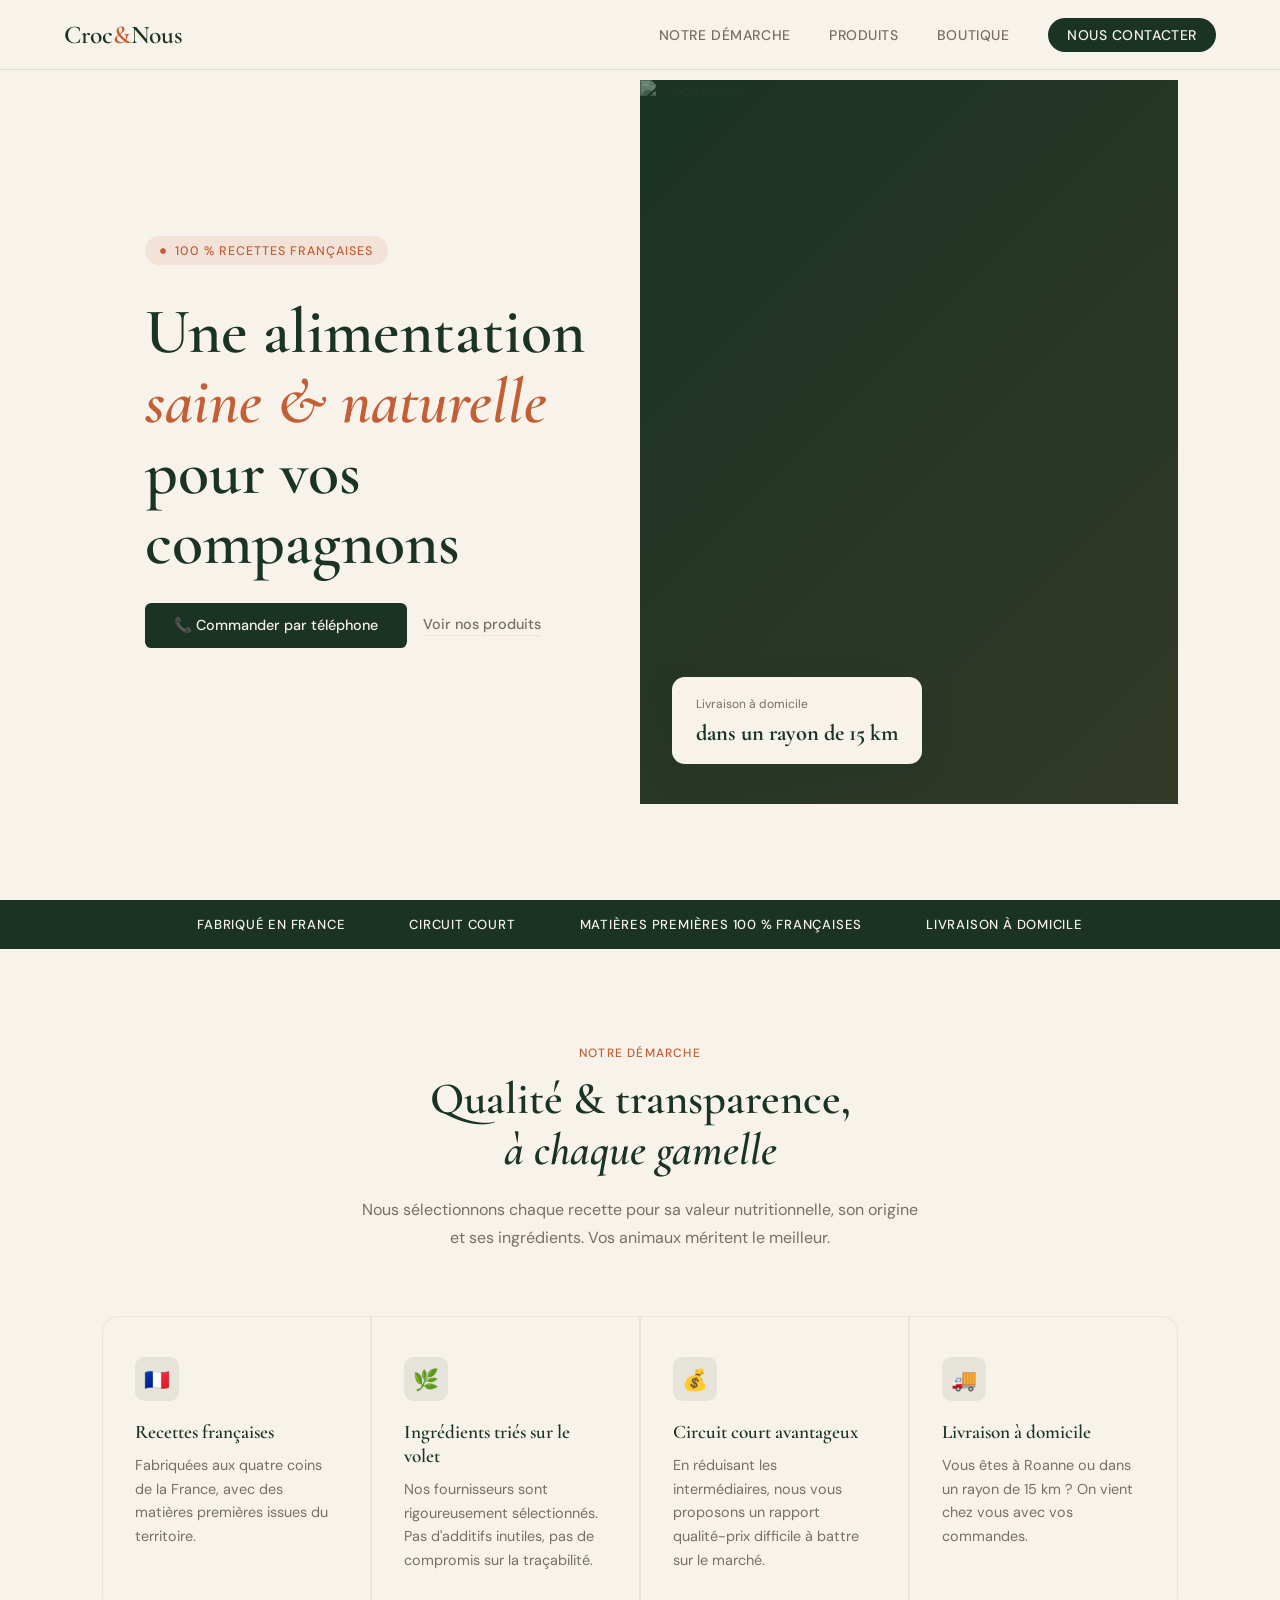
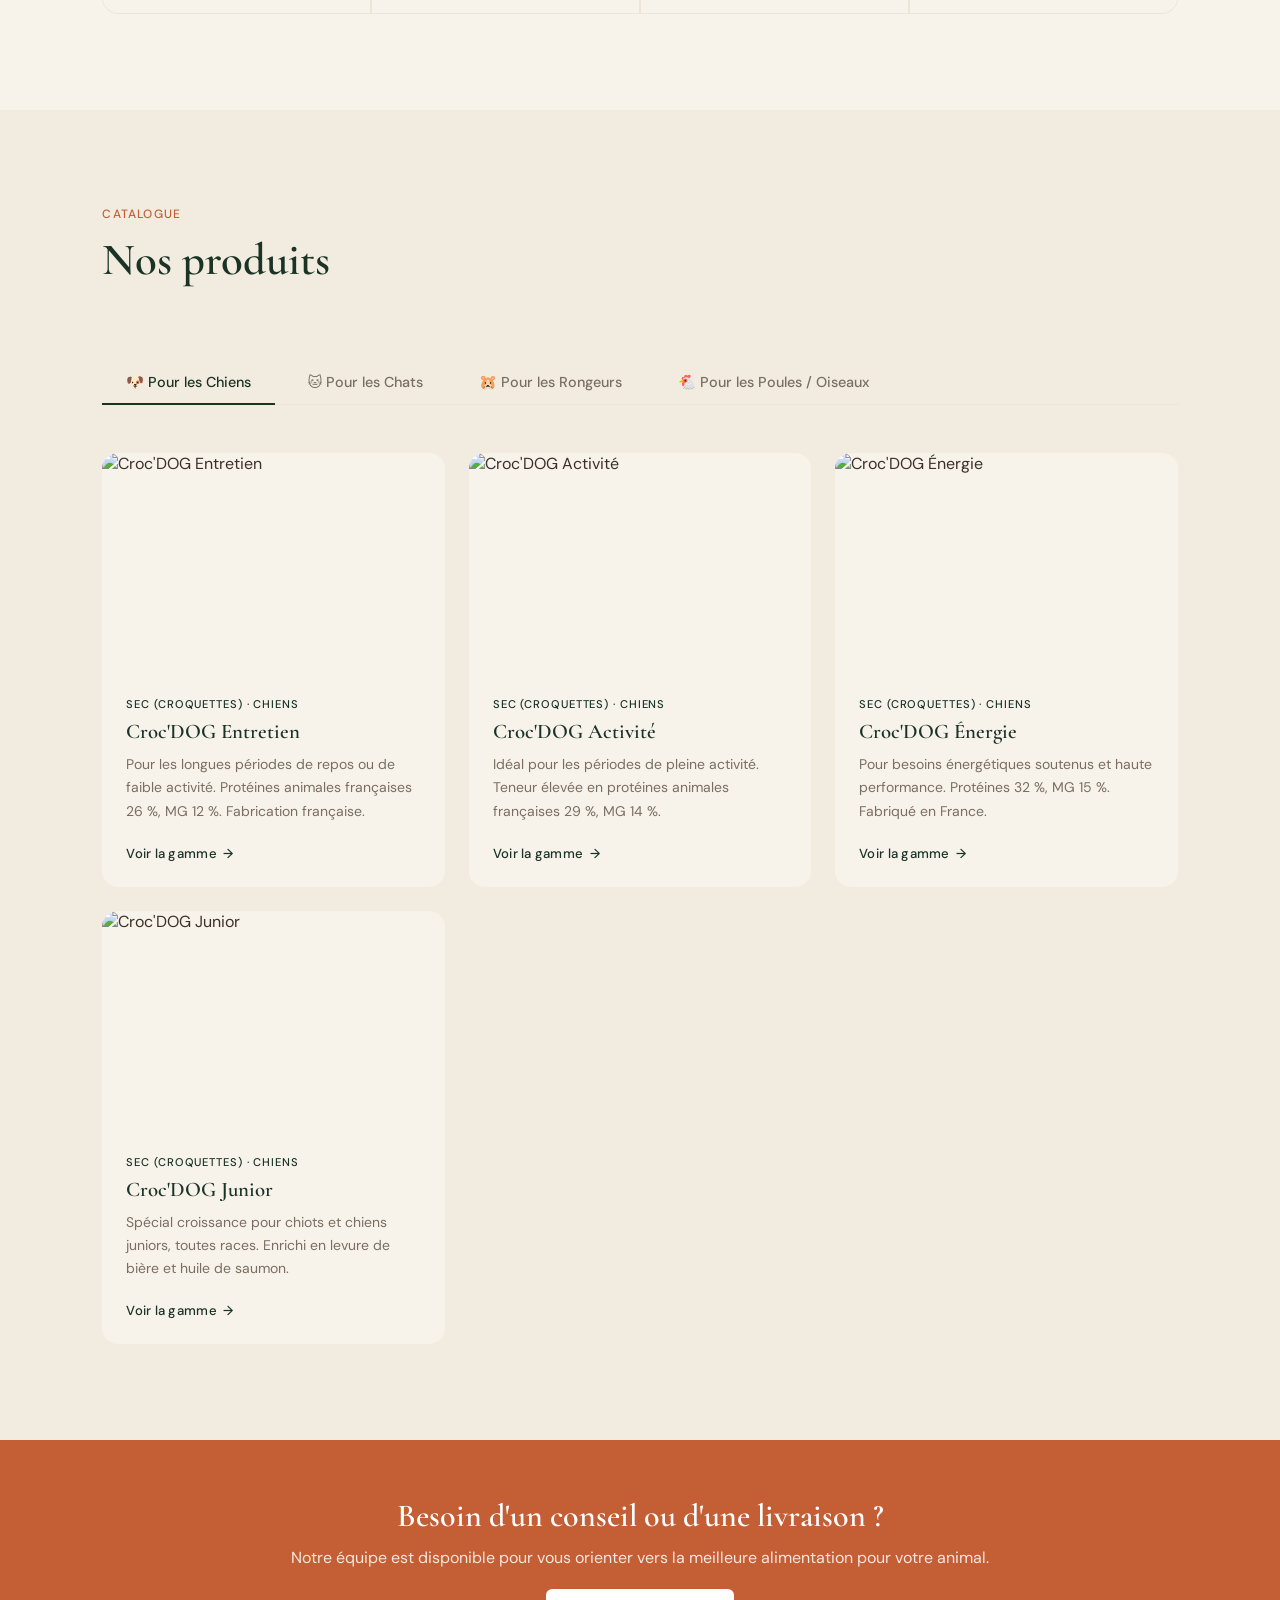
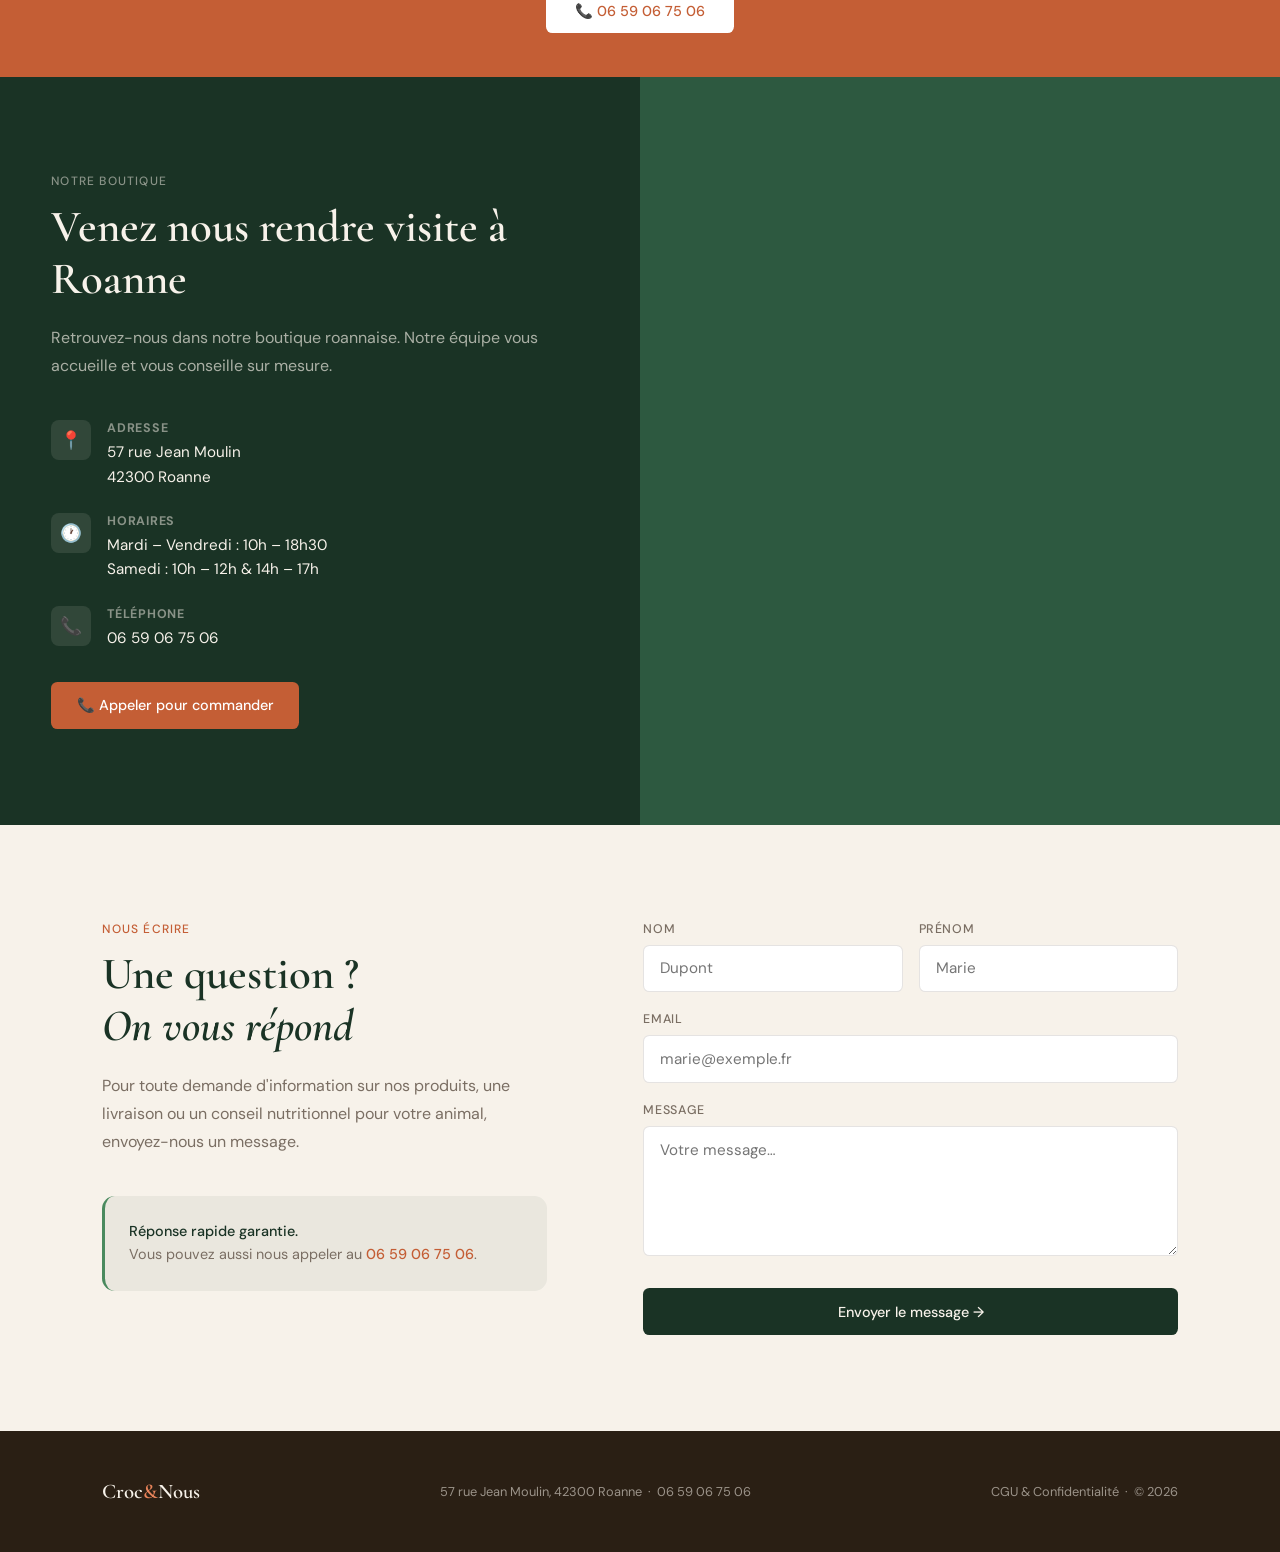
==== index.html @ a4bbf943 "Initial commit — site CrocEtNous" ====
<!doctype html>
<html lang="fr">
<head>
  <meta charset="UTF-8">
  <meta name="viewport" content="width=device-width, initial-scale=1.0">
  <title>CrocetNous — Alimentation Premium pour vos Animaux</title>
  <link rel="preconnect" href="https://fonts.googleapis.com">
  <link href="https://fonts.googleapis.com/css2?family=Cormorant+Garamond:ital,wght@0,400;0,600;1,400&family=DM+Sans:wght@300;400;500&display=swap" rel="stylesheet">
  <link rel="stylesheet" href="css/styles.css">
</head>
<body>

<!-- NAV -->
<nav id="navbar">
  <a href="#" class="nav-logo">Croc<span>&</span>Nous</a>
  <ul class="nav-links">
    <li><a href="#pourquoi">Notre démarche</a></li>
    <li><a href="#produits">Produits</a></li>
    <li><a href="#boutique">Boutique</a></li>
    <li><a href="#contact" class="nav-cta">Nous contacter</a></li>
  </ul>
</nav>

<!-- HERO -->
<section class="hero" id="home">
  <div class="hero-content">
    <div class="hero-badge">100 % Recettes Françaises</div>
    <h1>Une alimentation <em>saine &amp; naturelle</em> pour vos compagnons</h1>
    <div class="hero-actions">
      <a href="tel:+33659067506" class="btn-primary">📞 Commander par téléphone</a>
      <a href="#produits" class="btn-secondary">Voir nos produits</a>
    </div>
  </div>
  <div class="hero-visual">
    <img src="https://crocetnous.fr/wp-content/uploads/2024/12/crocetnous-coteau.png" alt="CrocetNous">
    <div class="hero-visual-overlay"></div>
    <div class="hero-stat-card">
      <p>Livraison à domicile</p>
      <strong>dans un rayon de 15 km</strong>
    </div>
  </div>
</section>

<!-- BANDE D'INFO -->
<div class="strip">
  <span><strong>Fabriqué en France</strong></span>
  <span><strong>Circuit court</strong></span>
  <span><strong>Matières premières 100 % françaises</strong></span>
  <span><strong>Livraison à domicile</strong></span>
</div>

<!-- NOTRE DÉMARCHE -->
<section class="why" id="pourquoi">
  <div class="why-header reveal">
    <div class="section-label">Notre démarche</div>
    <h2 class="section-title">Qualité &amp; transparence,<br><em>à chaque gamelle</em></h2>
    <p class="section-desc">Nous sélectionnons chaque recette pour sa valeur nutritionnelle, son origine et ses ingrédients. Vos animaux méritent le meilleur.</p>
  </div>
  <div class="why-grid">
    <div class="why-item reveal">
      <div class="why-icon">🇫🇷</div>
      <h3>Recettes françaises</h3>
      <p>Fabriquées aux quatre coins de la France, avec des matières premières issues du territoire.</p>
    </div>
    <div class="why-item reveal reveal-delay-1">
      <div class="why-icon">🌿</div>
      <h3>Ingrédients triés sur le volet</h3>
      <p>Nos fournisseurs sont rigoureusement sélectionnés. Pas d'additifs inutiles, pas de compromis sur la traçabilité.</p>
    </div>
    <div class="why-item reveal reveal-delay-2">
      <div class="why-icon">💰</div>
      <h3>Circuit court avantageux</h3>
      <p>En réduisant les intermédiaires, nous vous proposons un rapport qualité-prix difficile à battre sur le marché.</p>
    </div>
    <div class="why-item reveal reveal-delay-3">
      <div class="why-icon">🚚</div>
      <h3>Livraison à domicile</h3>
      <p>Vous êtes à Roanne ou dans un rayon de 15 km ? On vient chez vous avec vos commandes.</p>
    </div>
  </div>
</section>

<!-- CATALOGUE PRODUITS — généré dynamiquement depuis data/catalog.json -->
<section class="products" id="produits">
  <div class="products-header">
    <div class="reveal">
      <div class="section-label">Catalogue</div>
      <h2 class="section-title">Nos produits</h2>
    </div>
  </div>
  <!-- Onglets et panneaux injectés par js/app.js -->
  <div class="animal-tabs"></div>
</section>

<!-- BANNIÈRE LIVRAISON -->
<div class="delivery">
  <h2>Besoin d'un conseil ou d'une livraison ?</h2>
  <p>Notre équipe est disponible pour vous orienter vers la meilleure alimentation pour votre animal.</p>
  <a href="tel:+33659067506">📞 06 59 06 75 06</a>
</div>

<!-- BOUTIQUE & CARTE -->
<section class="store" id="boutique">
  <div class="store-content">
    <div class="section-label">Notre boutique</div>
    <h2 class="section-title">Venez nous rendre visite à Roanne</h2>
    <p class="section-desc">Retrouvez-nous dans notre boutique roannaise. Notre équipe vous accueille et vous conseille sur mesure.</p>
    <div class="store-info">
      <div class="store-info-item reveal">
        <div class="store-info-icon">📍</div>
        <div>
          <h4>Adresse</h4>
          <p>57 rue Jean Moulin<br>42300 Roanne</p>
        </div>
      </div>
      <div class="store-info-item reveal reveal-delay-1">
        <div class="store-info-icon">🕐</div>
        <div>
          <h4>Horaires</h4>
          <p>Mardi – Vendredi : 10h – 18h30<br>Samedi : 10h – 12h &amp; 14h – 17h</p>
        </div>
      </div>
      <div class="store-info-item reveal reveal-delay-2">
        <div class="store-info-icon">📞</div>
        <div>
          <h4>Téléphone</h4>
          <p>06 59 06 75 06</p>
        </div>
      </div>
    </div>
    <a href="tel:+33659067506" class="store-phone-cta">📞 Appeler pour commander</a>
  </div>
  <div class="store-map">
    <iframe
      src="https://www.openstreetmap.org/export/embed.html?bbox=4.055,46.034,4.075,46.044&layer=mapnik&marker=46.039,4.065"
      allowfullscreen
      loading="lazy"
      title="Localisation CrocetNous Roanne">
    </iframe>
  </div>
</section>

<!-- CONTACT -->
<section class="contact" id="contact">
  <div class="contact-grid">
    <div class="reveal">
      <div class="section-label">Nous écrire</div>
      <h2 class="section-title">Une question ?<br><em>On vous répond</em></h2>
      <p class="section-desc" style="margin-top:1rem">Pour toute demande d'information sur nos produits, une livraison ou un conseil nutritionnel pour votre animal, envoyez-nous un message.</p>
      <div class="contact-note">
        <p><strong>Réponse rapide garantie.</strong><br>
        Vous pouvez aussi nous appeler au <a href="tel:+33659067506">06 59 06 75 06</a>.</p>
      </div>
    </div>
    <form id="contact-form" class="reveal reveal-delay-1">
      <div class="form-row">
        <div class="form-group">
          <label for="nom">Nom</label>
          <input type="text" id="nom" name="nom" placeholder="Dupont" required>
        </div>
        <div class="form-group">
          <label for="prenom">Prénom</label>
          <input type="text" id="prenom" name="prenom" placeholder="Marie" required>
        </div>
      </div>
      <div class="form-group">
        <label for="email">Email</label>
        <input type="email" id="email" name="email" placeholder="marie@exemple.fr" required>
      </div>
      <div class="form-group">
        <label for="message">Message</label>
        <textarea id="message" name="message" placeholder="Votre message…" required></textarea>
      </div>
      <button type="submit" class="form-submit" id="submit-btn">Envoyer le message →</button>
      <p id="form-feedback" class="form-feedback hidden">✓ Message envoyé ! Nous vous répondrons très vite.</p>
    </form>
  </div>
</section>

<!-- FOOTER -->
<footer>
  <div class="footer-logo">Croc<span>&</span>Nous</div>
  <p>57 rue Jean Moulin, 42300 Roanne &nbsp;·&nbsp; <a href="tel:+33659067506">06 59 06 75 06</a></p>
  <p><a href="https://crocetnous.fr/?page_id=2069" target="_blank" rel="noopener">CGU &amp; Confidentialité</a> &nbsp;·&nbsp; © 2026</p>
</footer>

<script src="js/app.js"></script>
</body>
</html>
---- css/styles.css ----
/* ============================================================
   VARIABLES & RESET
   ============================================================ */
*, *::before, *::after { margin: 0; padding: 0; box-sizing: border-box; }

:root {
  --green-dark:  #1a3325;
  --green-mid:   #2d5940;
  --green-light: #4a8a5e;
  --cream:       #f7f2ea;
  --cream-dark:  #ede6d7;
  --terra:       #c45e35;
  --terra-light: #e8835a;
  --brown:       #2a1f14;
  --text:        #3a3028;
  --text-muted:  #7a6e63;
  --serif: 'Cormorant Garamond', Georgia, serif;
  --sans:  'DM Sans', system-ui, sans-serif;
}

html { scroll-behavior: smooth; }

body {
  font-family: var(--sans);
  background: var(--cream);
  color: var(--text);
  overflow-x: hidden;
}

/* ============================================================
   NAVIGATION
   ============================================================ */
nav {
  position: fixed; top: 0; left: 0; right: 0; z-index: 100;
  display: flex; align-items: center; justify-content: space-between;
  padding: 1.2rem 5%;
  background: rgba(247,242,234,0.92);
  backdrop-filter: blur(12px);
  border-bottom: 1px solid rgba(45,89,64,0.12);
  transition: box-shadow 0.3s;
}
nav.scrolled { box-shadow: 0 2px 20px rgba(26,51,37,0.1); }

.nav-logo {
  font-family: var(--serif);
  font-size: 1.6rem;
  font-weight: 600;
  color: var(--green-dark);
  text-decoration: none;
  letter-spacing: -0.01em;
}
.nav-logo span { color: var(--terra); }

.nav-links { display: flex; gap: 2.4rem; list-style: none; }
.nav-links a {
  text-decoration: none;
  font-size: 0.875rem;
  font-weight: 500;
  color: var(--text-muted);
  letter-spacing: 0.04em;
  text-transform: uppercase;
  transition: color 0.2s;
}
.nav-links a:hover { color: var(--green-dark); }

.nav-cta {
  background: var(--green-dark);
  color: var(--cream) !important;
  padding: 0.5rem 1.2rem;
  border-radius: 2rem;
  transition: background 0.2s !important;
}
.nav-cta:hover { background: var(--green-mid) !important; }

/* ============================================================
   HERO
   ============================================================ */
.hero {
  min-height: 100vh;
  display: grid;
  grid-template-columns: 1fr 1fr;
  padding-top: 80px;
  overflow: hidden;
}

.hero-content {
  display: flex;
  flex-direction: column;
  justify-content: center;
  padding: 6rem 5% 6rem 8%;
}

.hero-badge {
  display: inline-flex;
  align-items: center;
  gap: 0.5rem;
  background: rgba(196,94,53,0.1);
  color: var(--terra);
  font-size: 0.78rem;
  font-weight: 500;
  letter-spacing: 0.08em;
  text-transform: uppercase;
  padding: 0.4rem 0.9rem;
  border-radius: 2rem;
  margin-bottom: 2rem;
  width: fit-content;
}
.hero-badge::before { content: '●'; font-size: 0.6em; }

.hero h1 {
  font-family: var(--serif);
  font-size: clamp(2.8rem, 5vw, 4.2rem);
  font-weight: 600;
  line-height: 1.1;
  color: var(--green-dark);
  margin-bottom: 1.5rem;
}
.hero h1 em { font-style: italic; color: var(--terra); }

.hero p {
  font-size: 1.05rem;
  line-height: 1.75;
  color: var(--text-muted);
  max-width: 440px;
  margin-bottom: 2.5rem;
}

.hero-actions { display: flex; gap: 1rem; flex-wrap: wrap; align-items: center; }

.btn-primary {
  display: inline-flex;
  align-items: center;
  gap: 0.5rem;
  background: var(--green-dark);
  color: var(--cream);
  padding: 0.85rem 1.8rem;
  border-radius: 0.4rem;
  text-decoration: none;
  font-size: 0.9rem;
  font-weight: 500;
  transition: background 0.2s, transform 0.15s;
}
.btn-primary:hover { background: var(--green-mid); transform: translateY(-1px); }

.btn-secondary {
  display: inline-flex;
  align-items: center;
  gap: 0.5rem;
  color: var(--text-muted);
  font-size: 0.9rem;
  font-weight: 500;
  text-decoration: none;
  border-bottom: 1.5px solid var(--cream-dark);
  padding-bottom: 2px;
  transition: color 0.2s, border-color 0.2s;
}
.btn-secondary:hover { color: var(--green-dark); border-color: var(--green-mid); }

.hero-visual {
  position: relative;
  background: var(--green-dark);
  overflow: hidden;
}
.hero-visual img {
  width: 100%; height: 100%;
  object-fit: cover;
  opacity: 0.7;
  mix-blend-mode: luminosity;
}
.hero-visual-overlay {
  position: absolute; inset: 0;
  background: linear-gradient(135deg, rgba(26,51,37,0.4), rgba(196,94,53,0.15));
}

.hero-stat-card {
  position: absolute;
  bottom: 2.5rem; left: 2rem;
  background: var(--cream);
  border-radius: 0.8rem;
  padding: 1.1rem 1.5rem;
  box-shadow: 0 8px 30px rgba(26,51,37,0.2);
}
.hero-stat-card p    { font-size: 0.75rem; color: var(--text-muted); margin-bottom: 0.25rem; }
.hero-stat-card strong { font-family: var(--serif); font-size: 1.4rem; color: var(--green-dark); }

/* ============================================================
   STRIP
   ============================================================ */
.strip {
  background: var(--green-dark);
  color: rgba(247,242,234,0.7);
  padding: 1rem 5%;
  display: flex;
  justify-content: center;
  gap: 4rem;
  flex-wrap: wrap;
  font-size: 0.82rem;
  letter-spacing: 0.06em;
  text-transform: uppercase;
}
.strip span { display: flex; align-items: center; gap: 0.5rem; }
.strip strong { color: var(--cream); font-weight: 500; }

/* ============================================================
   SECTIONS — GÉNÉRIQUE
   ============================================================ */
section { padding: 6rem 8%; }

.section-label {
  font-size: 0.75rem;
  font-weight: 500;
  letter-spacing: 0.1em;
  text-transform: uppercase;
  color: var(--terra);
  margin-bottom: 0.8rem;
}

.section-title {
  font-family: var(--serif);
  font-size: clamp(2rem, 3.5vw, 2.8rem);
  font-weight: 600;
  line-height: 1.15;
  color: var(--green-dark);
  margin-bottom: 1.2rem;
}
.section-title em { font-style: italic; }

.section-desc {
  font-size: 1rem;
  line-height: 1.75;
  color: var(--text-muted);
  max-width: 560px;
}

/* ============================================================
   POURQUOI NOUS
   ============================================================ */
.why { background: var(--cream); }
.why-header { text-align: center; margin-bottom: 4rem; }
.why-header .section-desc { margin: 0 auto; }

.why-grid {
  display: grid;
  grid-template-columns: repeat(auto-fit, minmax(220px, 1fr));
  gap: 2px;
  background: var(--cream-dark);
  border: 1px solid var(--cream-dark);
  border-radius: 1rem;
  overflow: hidden;
}

.why-item {
  background: var(--cream);
  padding: 2.5rem 2rem;
  transition: background 0.2s;
}
.why-item:hover { background: #f0ebe0; }

.why-icon {
  width: 44px; height: 44px;
  background: rgba(26,51,37,0.08);
  border-radius: 0.6rem;
  display: flex; align-items: center; justify-content: center;
  font-size: 1.3rem;
  margin-bottom: 1.2rem;
}

.why-item h3 {
  font-family: var(--serif);
  font-size: 1.2rem;
  font-weight: 600;
  color: var(--green-dark);
  margin-bottom: 0.6rem;
}
.why-item p {
  font-size: 0.9rem;
  line-height: 1.65;
  color: var(--text-muted);
}

/* ============================================================
   PRODUITS
   ============================================================ */
.products { background: #f2ece0; }

.products-header {
  display: flex;
  align-items: flex-end;
  justify-content: space-between;
  margin-bottom: 3.5rem;
  gap: 2rem;
  flex-wrap: wrap;
}

.animal-tabs {
  display: flex;
  gap: 0.5rem;
  border-bottom: 1px solid var(--cream-dark);
  margin-bottom: 3rem;
}

.tab-btn {
  background: none; border: none; cursor: pointer;
  padding: 0.75rem 1.5rem;
  font-family: var(--sans);
  font-size: 0.9rem;
  font-weight: 500;
  color: var(--text-muted);
  border-bottom: 2px solid transparent;
  margin-bottom: -1px;
  transition: color 0.2s, border-color 0.2s;
}
.tab-btn.active { color: var(--green-dark); border-bottom-color: var(--green-dark); }
.tab-btn:hover  { color: var(--green-dark); }

.tab-panel { display: none; }
.tab-panel.active {
  display: grid;
  grid-template-columns: repeat(auto-fit, minmax(280px, 1fr));
  gap: 1.5rem;
}

.product-card {
  background: var(--cream);
  border-radius: 1rem;
  overflow: hidden;
  transition: transform 0.25s, box-shadow 0.25s;
  text-decoration: none;
  color: inherit;
  display: block;
}
.product-card:hover {
  transform: translateY(-4px);
  box-shadow: 0 16px 40px rgba(26,51,37,0.12);
}

.product-img {
  width: 100%; height: 220px;
  object-fit: cover;
  display: block;
}

.product-body { padding: 1.5rem; }

.product-tag {
  font-size: 0.7rem;
  letter-spacing: 0.08em;
  text-transform: uppercase;
  color: var(--terra);
  font-weight: 500;
  margin-bottom: 0.5rem;
}

.product-body h3 {
  font-family: var(--serif);
  font-size: 1.3rem;
  font-weight: 600;
  color: var(--green-dark);
  margin-bottom: 0.5rem;
  line-height: 1.25;
}

.product-body p {
  font-size: 0.875rem;
  line-height: 1.65;
  color: var(--text-muted);
  margin-bottom: 1.2rem;
}

.product-arrow {
  display: inline-flex;
  align-items: center;
  gap: 0.4rem;
  font-size: 0.82rem;
  font-weight: 500;
  color: var(--green-dark);
  letter-spacing: 0.02em;
}
.product-arrow::after { content: '→'; transition: transform 0.2s; }
.product-card:hover .product-arrow::after { transform: translateX(4px); }

/* ============================================================
   BANNIÈRE LIVRAISON
   ============================================================ */
.delivery {
  background: var(--terra);
  color: white;
  padding: 3.5rem 8%;
  text-align: center;
}
.delivery h2 {
  font-family: var(--serif);
  font-size: 2rem;
  font-weight: 600;
  margin-bottom: 0.75rem;
}
.delivery p   { font-size: 1rem; opacity: 0.85; margin-bottom: 2rem; }
.delivery a {
  background: white;
  color: var(--terra);
  padding: 0.8rem 1.8rem;
  border-radius: 0.4rem;
  text-decoration: none;
  font-weight: 500;
  font-size: 0.9rem;
  transition: opacity 0.2s;
}
.delivery a:hover { opacity: 0.9; }

/* ============================================================
   BOUTIQUE
   ============================================================ */
.store {
  background: var(--green-dark);
  color: var(--cream);
  display: grid;
  grid-template-columns: 1fr 1fr;
  padding: 0;
  align-items: stretch;
}

.store-content {
  padding: 6rem 8%;
  display: flex;
  flex-direction: column;
  justify-content: center;
}

.store .section-label { color: rgba(247,242,234,0.5); }
.store .section-title { color: var(--cream); }
.store .section-desc  { color: rgba(247,242,234,0.65); }

.store-info { margin-top: 2.5rem; display: grid; gap: 1.5rem; }
.store-info-item { display: flex; gap: 1rem; align-items: flex-start; }

.store-info-icon {
  width: 40px; height: 40px; flex-shrink: 0;
  background: rgba(247,242,234,0.1);
  border-radius: 0.5rem;
  display: flex; align-items: center; justify-content: center;
  font-size: 1.1rem;
}

.store-info-item h4 {
  font-size: 0.78rem;
  letter-spacing: 0.06em;
  text-transform: uppercase;
  color: rgba(247,242,234,0.5);
  margin-bottom: 0.25rem;
}
.store-info-item p { font-size: 0.95rem; color: var(--cream); line-height: 1.6; }

.store-map {
  background: var(--green-mid);
  position: relative;
  overflow: hidden;
  min-height: 400px;
}
.store-map iframe {
  width: 100%; height: 100%; border: 0;
  filter: saturate(0.4) brightness(0.9);
}

.store-phone-cta {
  margin-top: 2rem;
  display: inline-flex;
  align-items: center;
  gap: 0.7rem;
  background: var(--terra);
  color: white;
  padding: 0.9rem 1.6rem;
  border-radius: 0.4rem;
  text-decoration: none;
  font-weight: 500;
  font-size: 0.9rem;
  width: fit-content;
  transition: background 0.2s, transform 0.15s;
}
.store-phone-cta:hover { background: var(--terra-light); transform: translateY(-1px); }

/* ============================================================
   CONTACT
   ============================================================ */
.contact { background: var(--cream); }

.contact-grid {
  display: grid;
  grid-template-columns: 1fr 1.2fr;
  gap: 6rem;
  align-items: start;
}

.contact-note {
  margin-top: 2.5rem;
  padding: 1.5rem;
  background: rgba(26,51,37,0.06);
  border-radius: 0.8rem;
  border-left: 3px solid var(--green-light);
}
.contact-note p  { font-size: 0.9rem; color: var(--text-muted); line-height: 1.65; }
.contact-note strong { color: var(--green-dark); font-weight: 500; }
.contact-note a  { color: var(--terra); font-weight: 500; text-decoration: none; }

.form-group { margin-bottom: 1.2rem; }

.form-group label {
  display: block;
  font-size: 0.78rem;
  font-weight: 500;
  letter-spacing: 0.05em;
  text-transform: uppercase;
  color: var(--text-muted);
  margin-bottom: 0.5rem;
}

.form-group input,
.form-group textarea {
  width: 100%;
  background: white;
  border: 1px solid rgba(42,31,20,0.12);
  border-radius: 0.4rem;
  padding: 0.8rem 1rem;
  font-family: var(--sans);
  font-size: 0.95rem;
  color: var(--text);
  transition: border-color 0.2s;
  outline: none;
}
.form-group input:focus,
.form-group textarea:focus { border-color: var(--green-mid); }

.form-group textarea { resize: vertical; min-height: 130px; }

.form-row { display: grid; grid-template-columns: 1fr 1fr; gap: 1rem; }

.form-submit {
  background: var(--green-dark);
  color: var(--cream);
  border: none;
  padding: 0.9rem 2rem;
  border-radius: 0.4rem;
  font-family: var(--sans);
  font-size: 0.9rem;
  font-weight: 500;
  cursor: pointer;
  transition: background 0.2s, transform 0.15s;
  width: 100%;
  margin-top: 0.5rem;
}
.form-submit:hover    { background: var(--green-mid); transform: translateY(-1px); }
.form-submit:disabled { opacity: 0.6; cursor: not-allowed; transform: none; }

.form-feedback { margin-top: 0.8rem; font-size: 0.875rem; color: var(--green-mid); }
.hidden { display: none; }

/* ============================================================
   FOOTER
   ============================================================ */
footer {
  background: var(--brown);
  color: rgba(247,242,234,0.55);
  padding: 3rem 8%;
  display: flex;
  align-items: center;
  justify-content: space-between;
  flex-wrap: wrap;
  gap: 1rem;
}

.footer-logo {
  font-family: var(--serif);
  font-size: 1.3rem;
  font-weight: 600;
  color: var(--cream);
}
.footer-logo span { color: var(--terra-light); }

footer p   { font-size: 0.8rem; }
footer a   { color: rgba(247,242,234,0.55); text-decoration: none; }
footer a:hover { color: var(--cream); }

/* ============================================================
   ANIMATIONS AU SCROLL
   ============================================================ */
.reveal {
  opacity: 0;
  transform: translateY(28px);
  transition: opacity 0.65s ease, transform 0.65s ease;
}
.reveal.visible        { opacity: 1; transform: none; }
.reveal-delay-1        { transition-delay: 0.1s; }
.reveal-delay-2        { transition-delay: 0.2s; }
.reveal-delay-3        { transition-delay: 0.3s; }
.reveal-delay-4        { transition-delay: 0.4s; }

/* ============================================================
   RESPONSIVE
   ============================================================ */
@media (max-width: 900px) {
  .hero            { grid-template-columns: 1fr; min-height: auto; }
  .hero-visual     { min-height: 320px; }
  .hero-content    { padding: 5rem 6% 3rem; }
  .store           { grid-template-columns: 1fr; }
  .store-map       { min-height: 280px; }
  .contact-grid    { grid-template-columns: 1fr; gap: 3rem; }
  nav              { padding: 1rem 5%; }
  .nav-links       { gap: 1.4rem; }
  section          { padding: 4rem 6%; }
}

@media (max-width: 600px) {
  .nav-links       { display: none; }
  .hero h1         { font-size: 2.4rem; }
  .form-row        { grid-template-columns: 1fr; }
  .strip           { gap: 1.5rem; }
  footer           { flex-direction: column; text-align: center; }
}
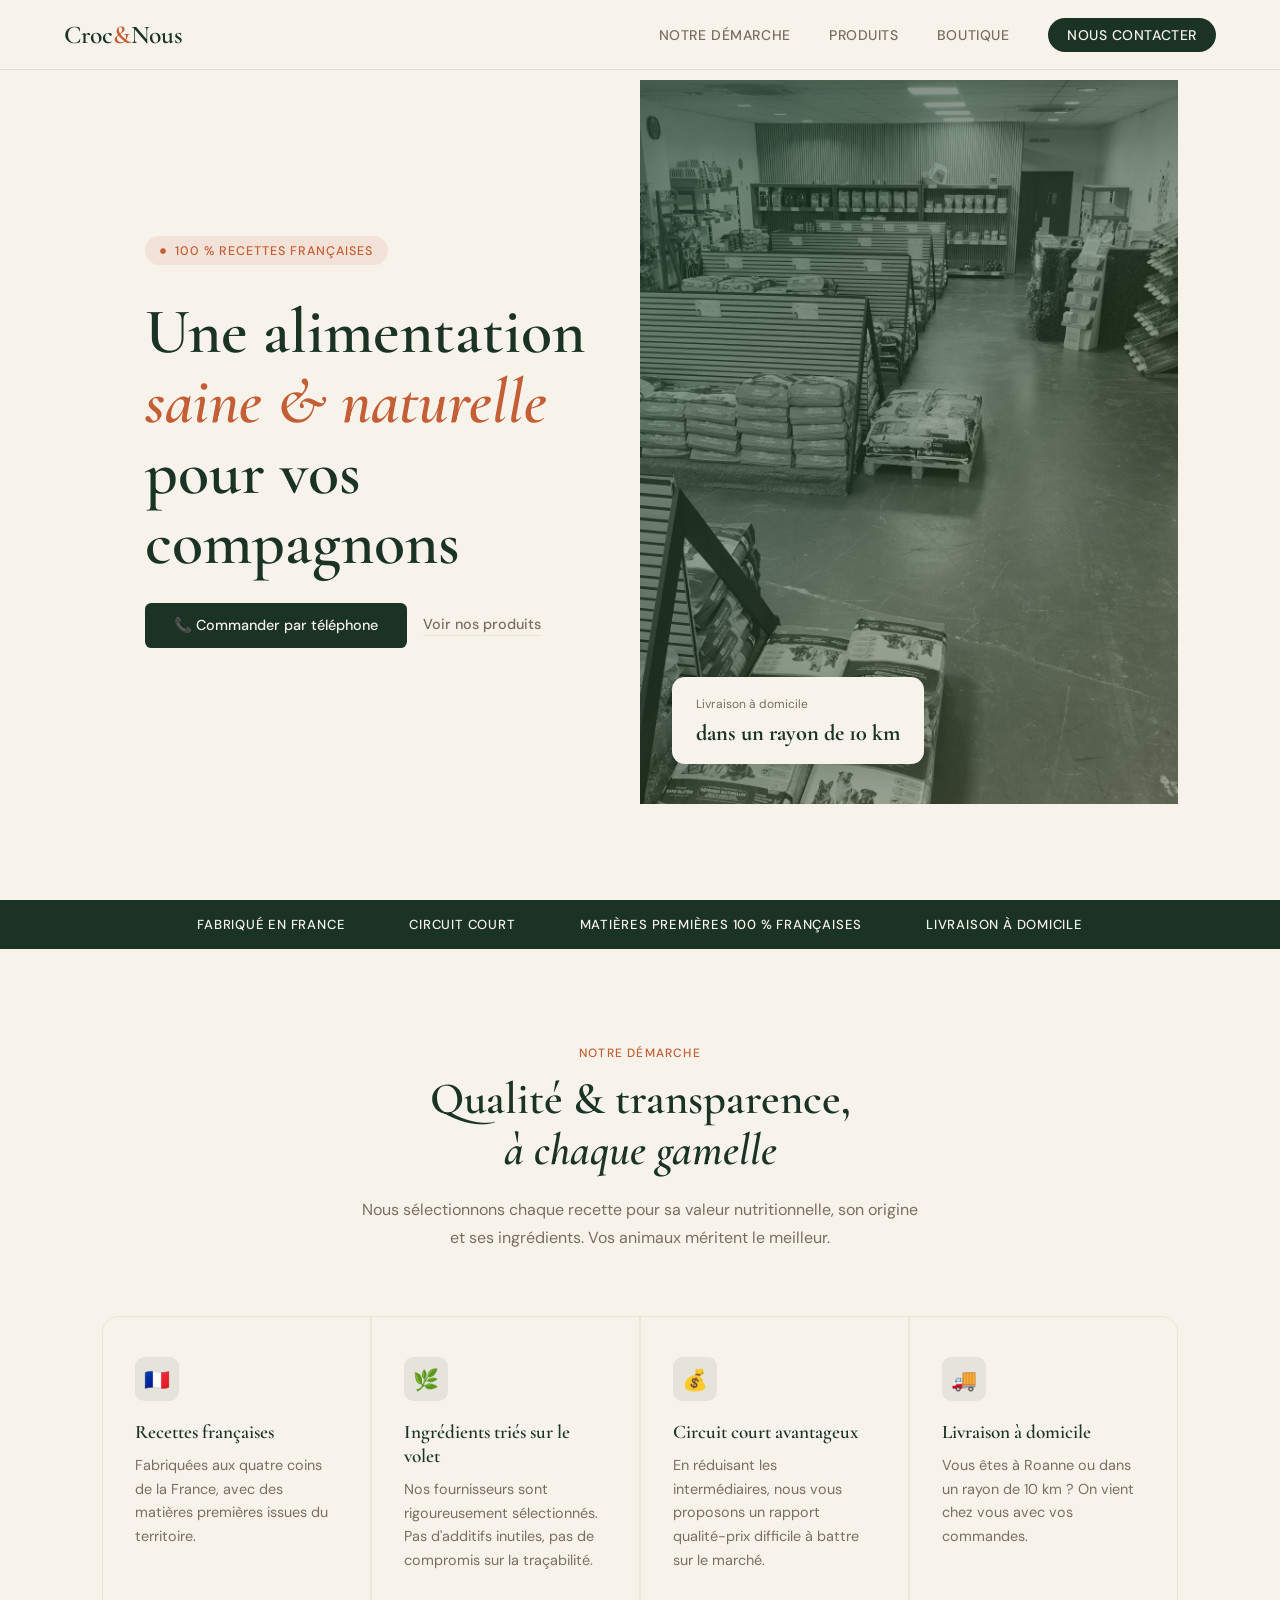
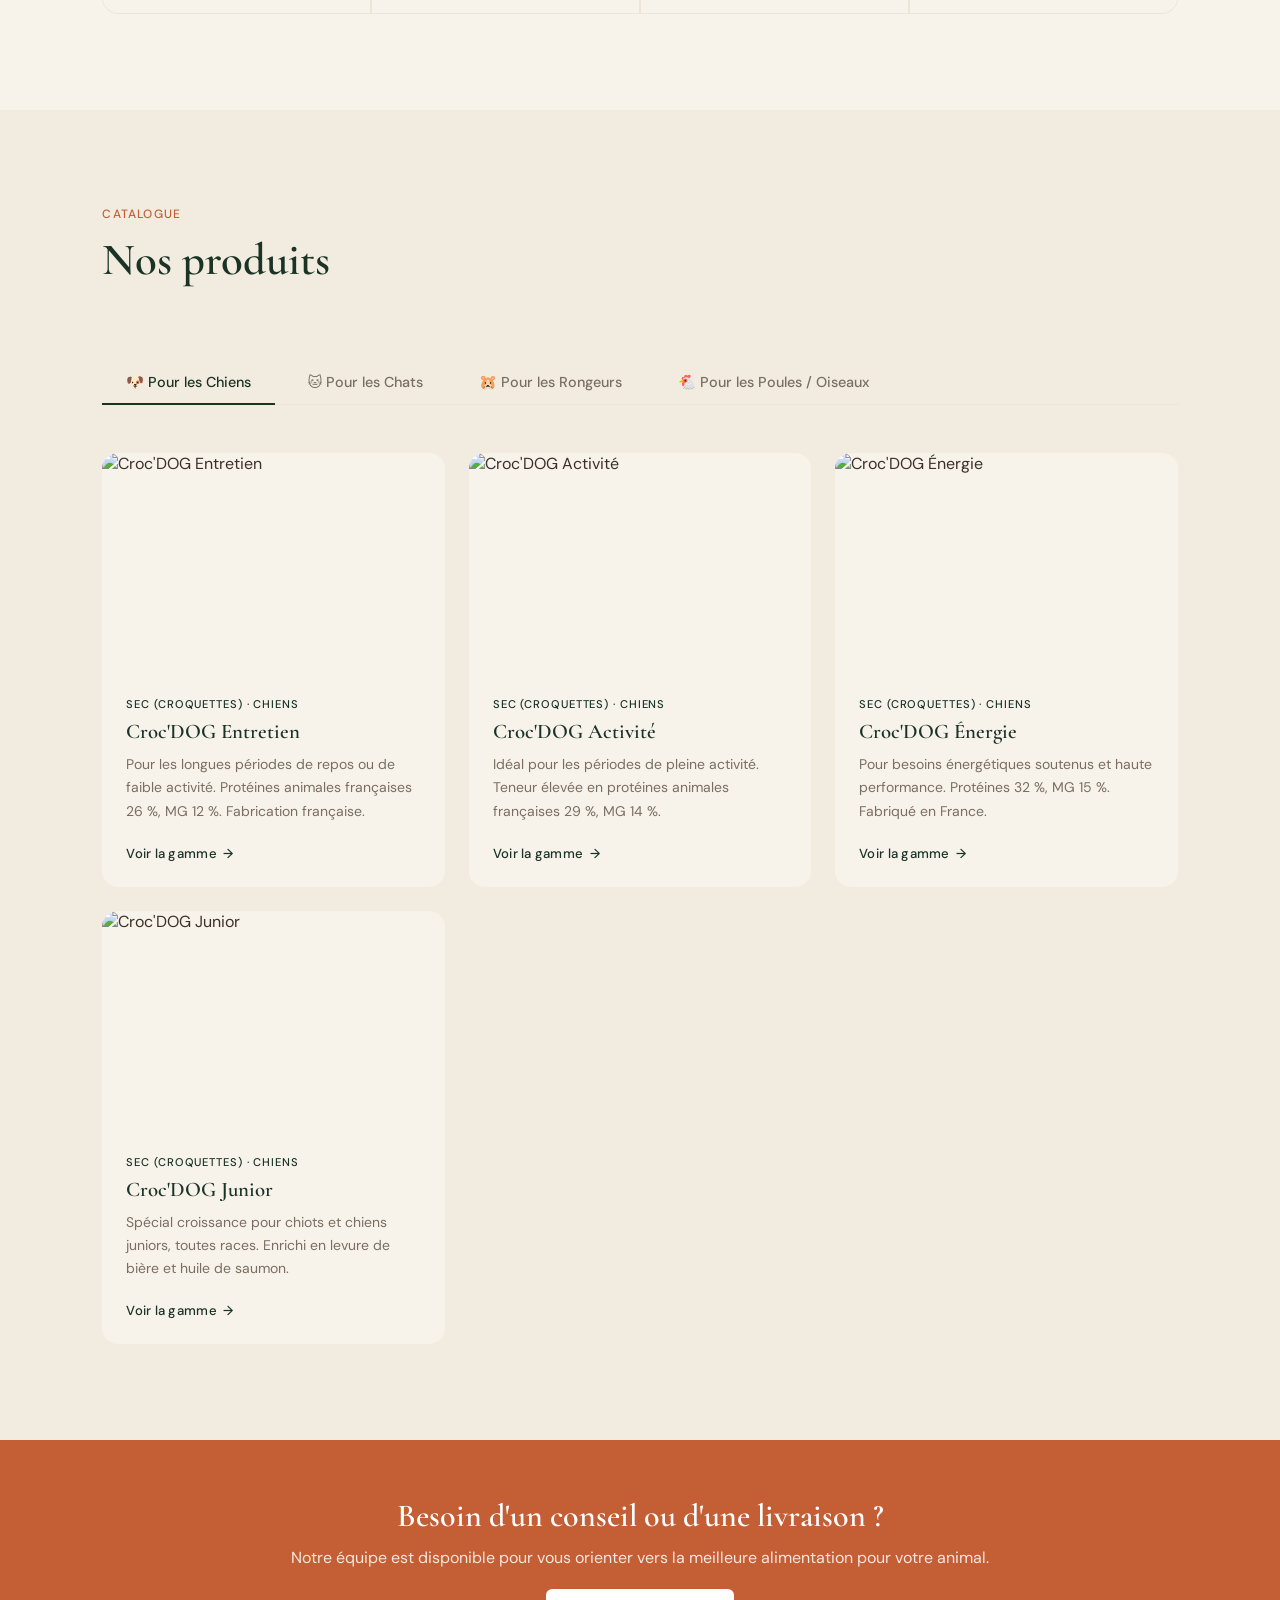
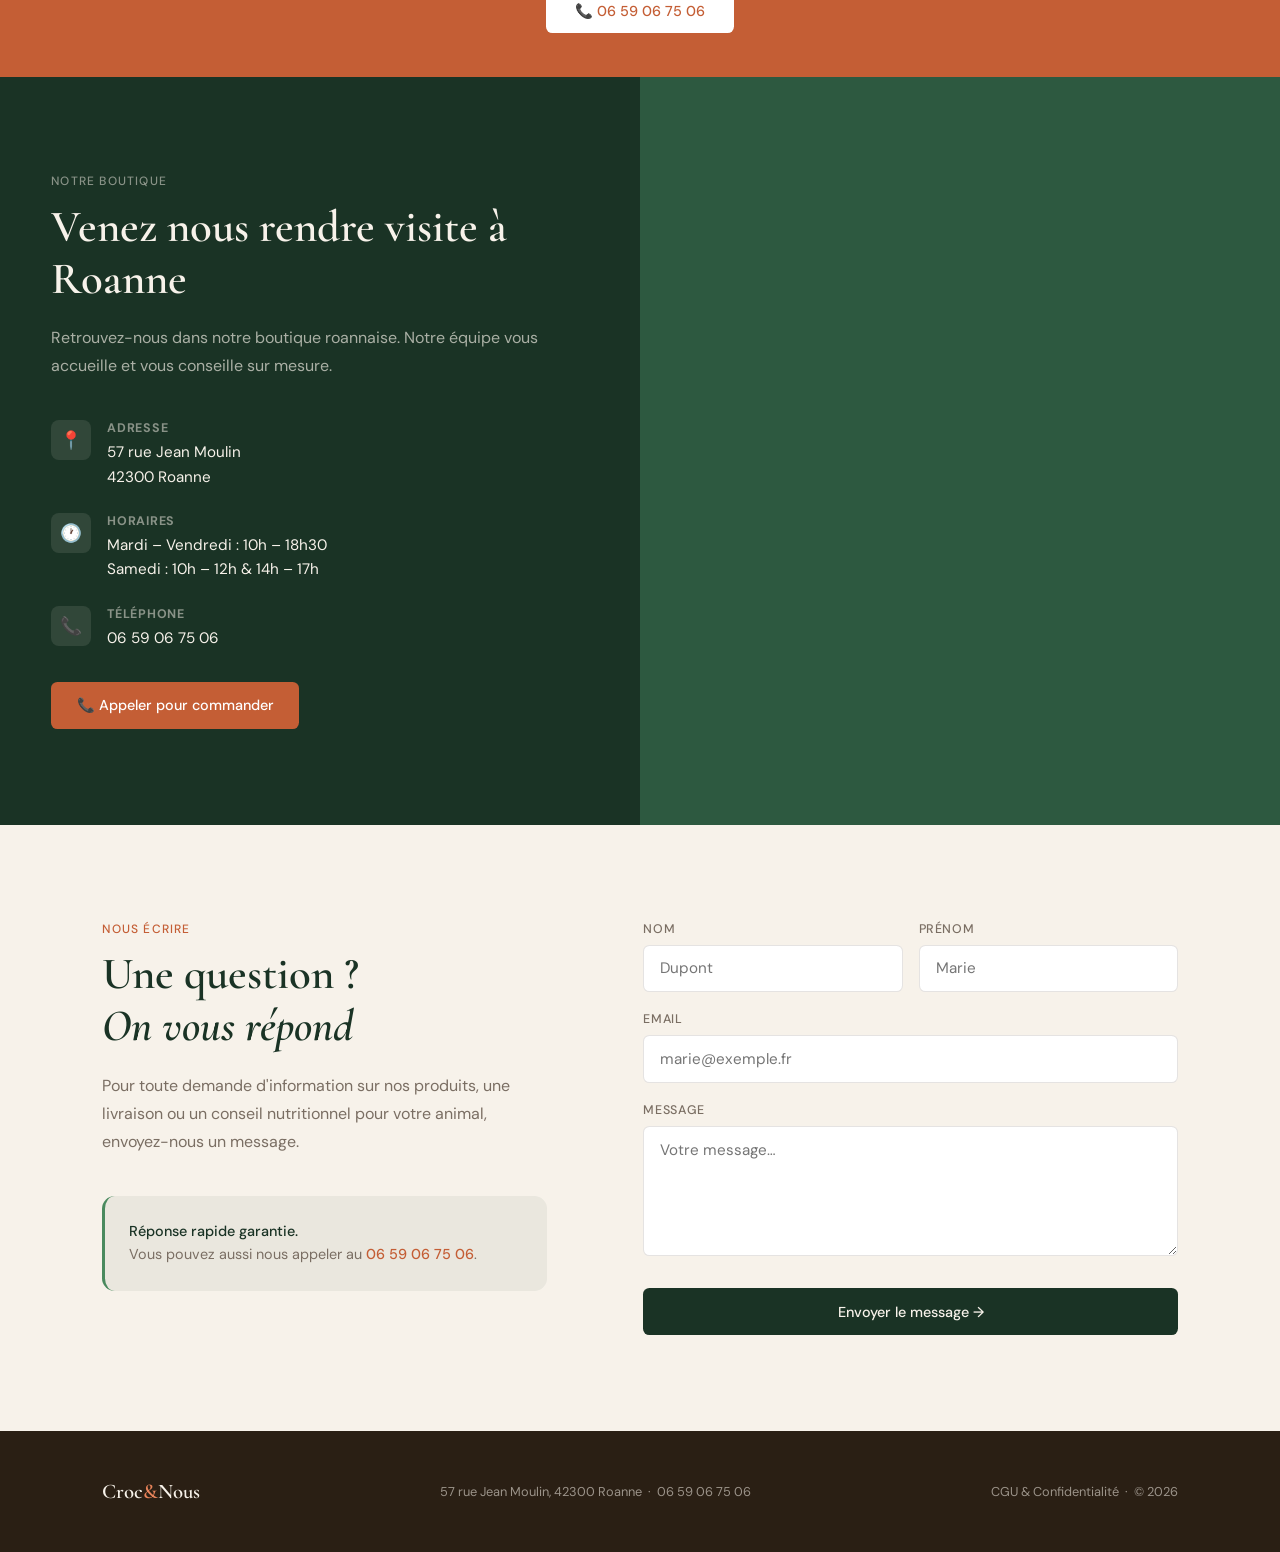
==== commit 10c2f89a: "Replace hero image with local photo" ====
--- a/index.html
+++ b/index.html
@@ -32,11 +32,11 @@
     </div>
   </div>
   <div class="hero-visual">
-    <img src="https://crocetnous.fr/wp-content/uploads/2024/12/crocetnous-coteau.png" alt="CrocetNous">
+    <img src="images/magasin-hero.jpg" alt="CrocetNous">
     <div class="hero-visual-overlay"></div>
     <div class="hero-stat-card">
       <p>Livraison à domicile</p>
-      <strong>dans un rayon de 15 km</strong>
+      <strong>dans un rayon de 10 km</strong>
     </div>
   </div>
 </section>
@@ -75,7 +75,7 @@
     <div class="why-item reveal reveal-delay-3">
       <div class="why-icon">🚚</div>
       <h3>Livraison à domicile</h3>
-      <p>Vous êtes à Roanne ou dans un rayon de 15 km ? On vient chez vous avec vos commandes.</p>
+      <p>Vous êtes à Roanne ou dans un rayon de 10 km ? On vient chez vous avec vos commandes.</p>
     </div>
   </div>
 </section>
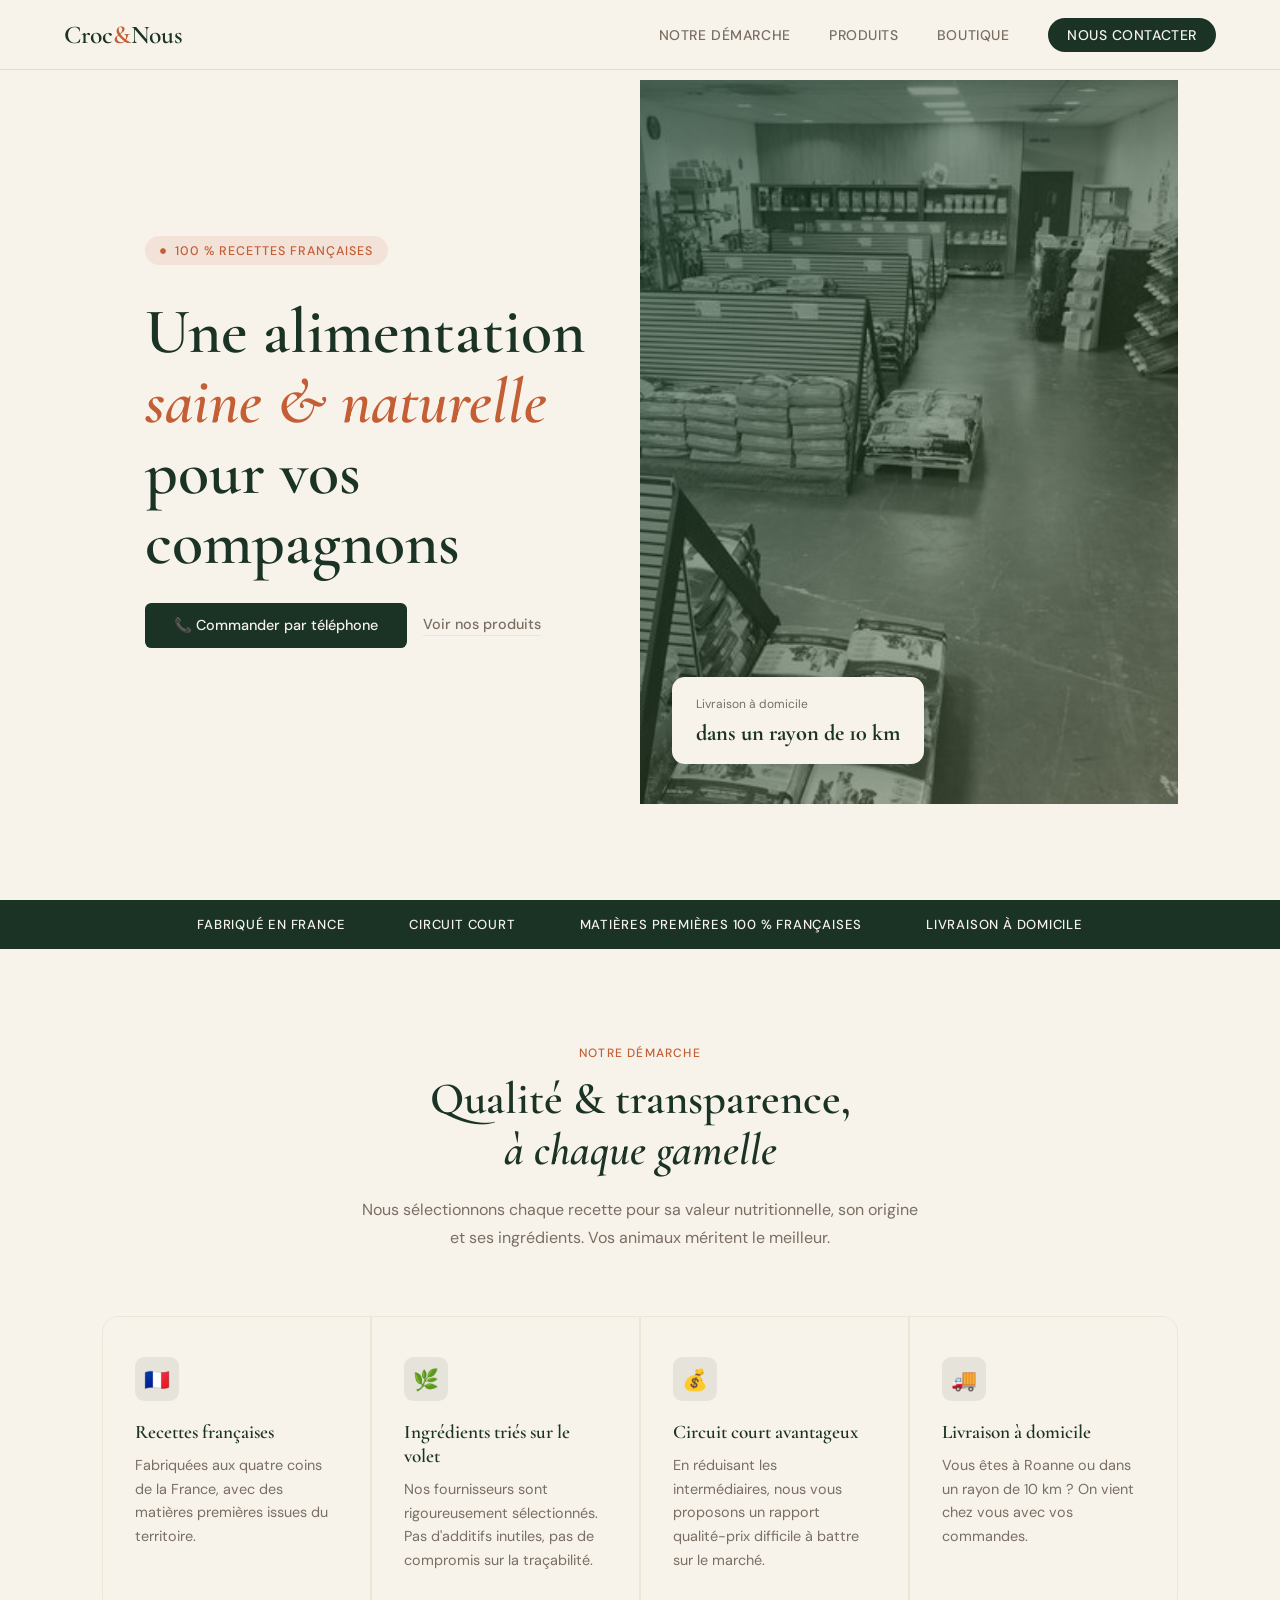
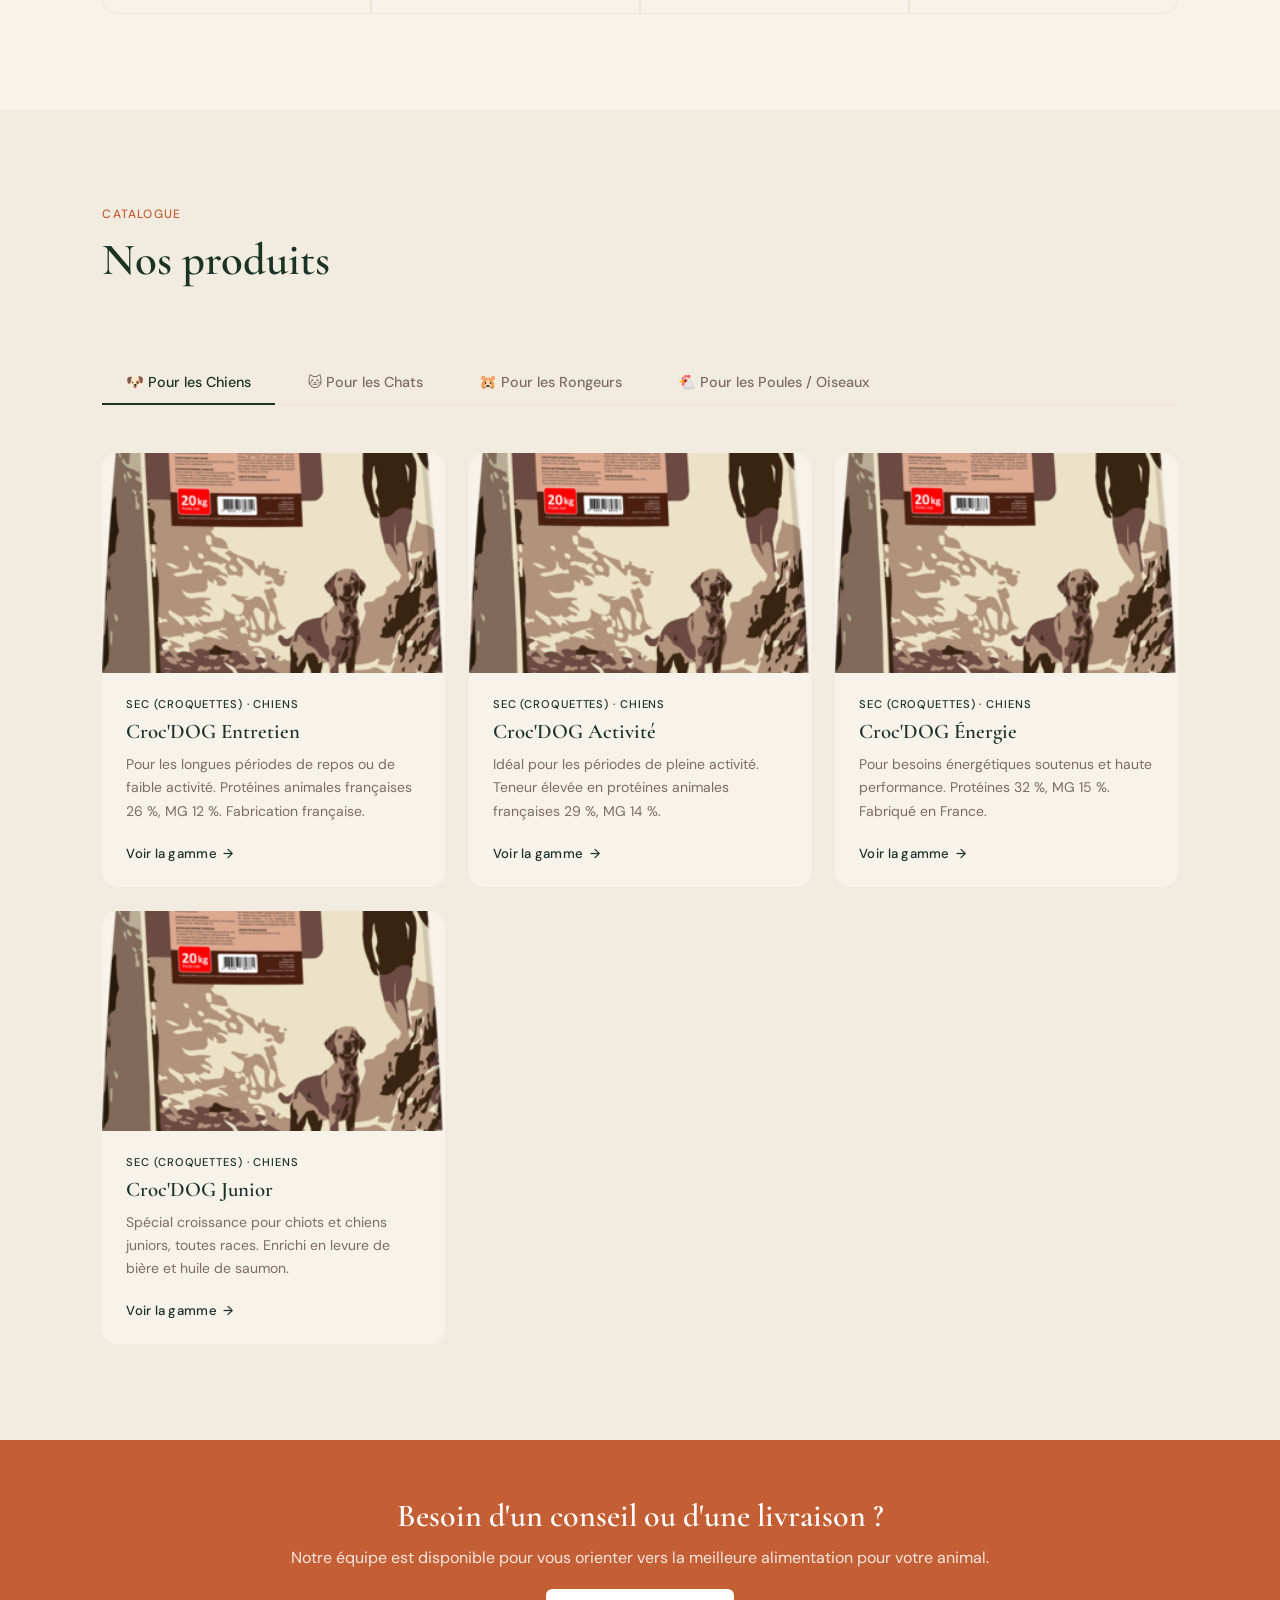
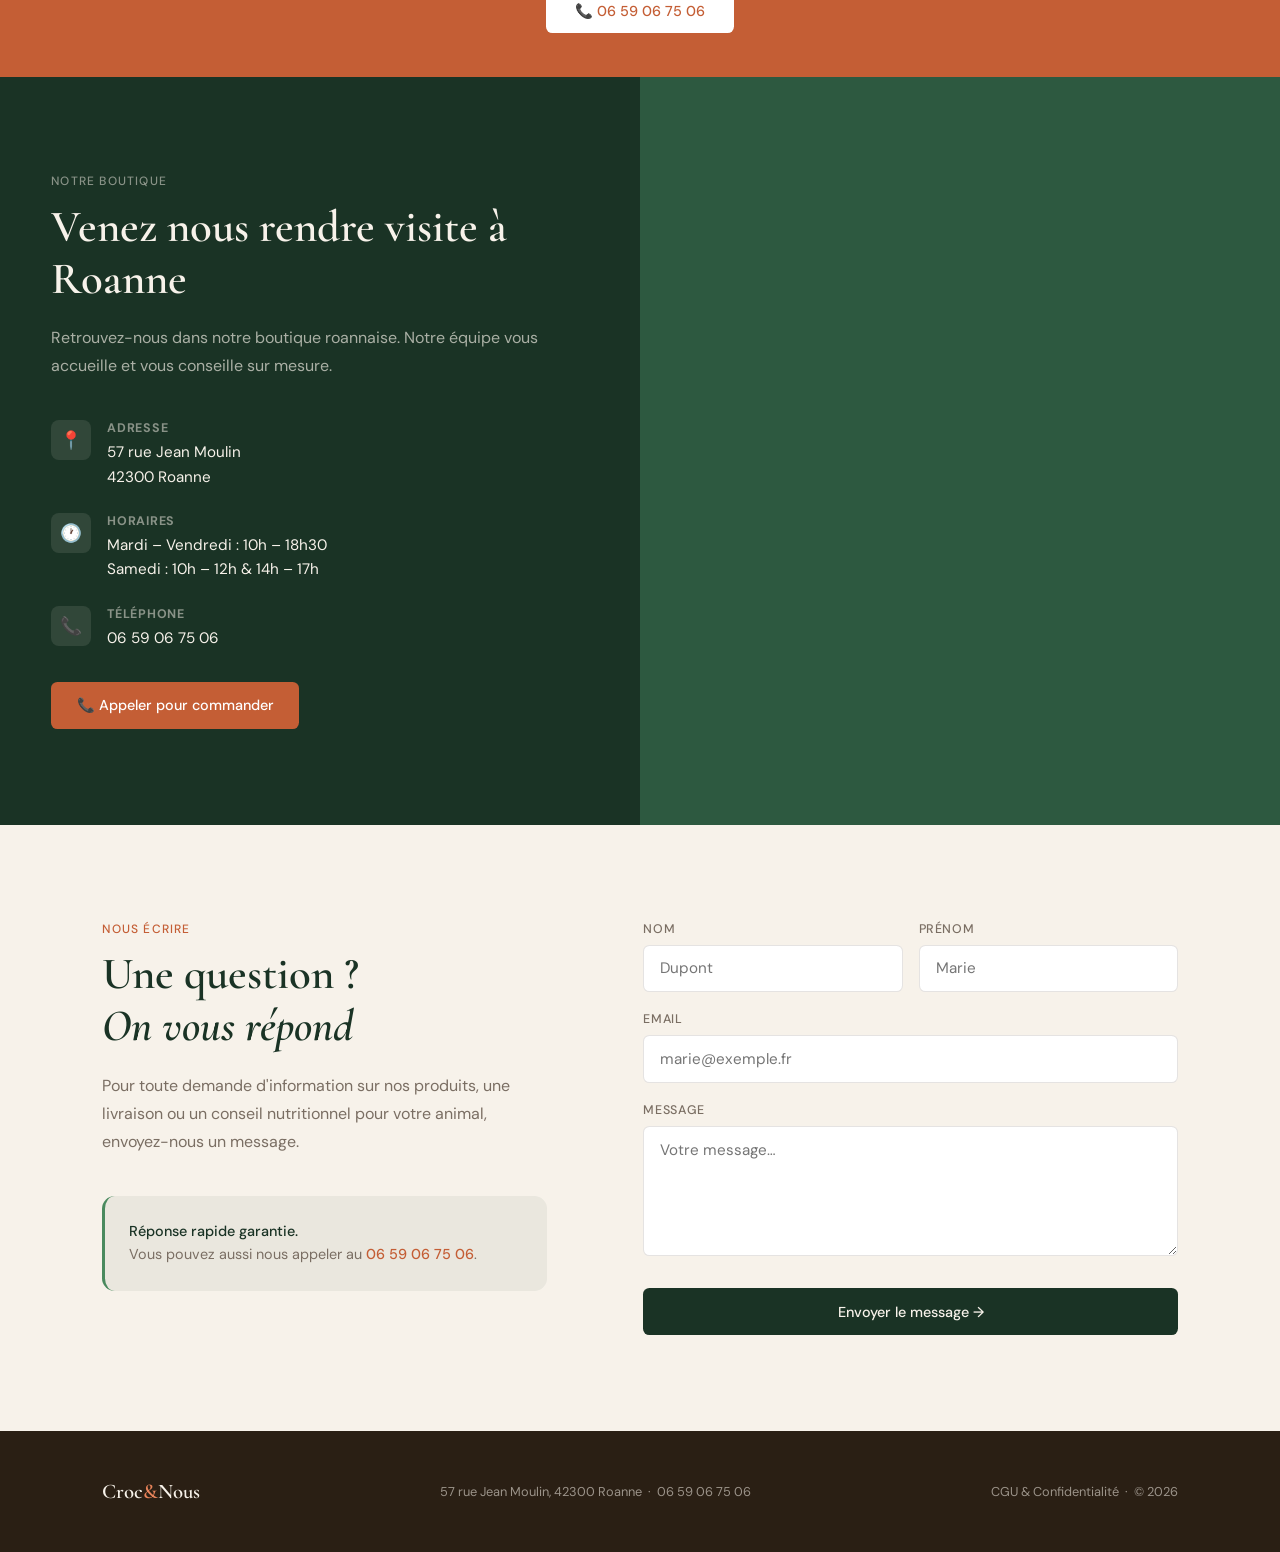
==== commit 8deb4fd7: "Responsive mobile, SEO, favicon, scroll hints" ====
--- a/index.html
+++ b/index.html
@@ -2,8 +2,70 @@
 <html lang="fr">
 <head>
   <meta charset="UTF-8">
+  <link rel="icon" href="data:image/svg+xml,<svg xmlns='http://www.w3.org/2000/svg' viewBox='0 0 100 100'><text y='.9em' font-size='90'>🐾</text></svg>">
+  <link rel="apple-touch-icon" href="apple-touch-icon.png">
   <meta name="viewport" content="width=device-width, initial-scale=1.0">
-  <title>CrocetNous — Alimentation Premium pour vos Animaux</title>
+  <title>Croc&amp;Nous — Alimentation animale premium à Roanne | Livraison 10 km</title>
+  <meta name="description" content="Boutique d'alimentation animale à Roanne. Croquettes premium françaises pour chiens et chats, alimentation crue BARF. Livraison à domicile dans un rayon de 10 km. 57 rue Jean Moulin, 42300 Roanne.">
+  <meta name="keywords" content="alimentation chien Roanne, croquettes chat Roanne, BARF Roanne, animalerie Roanne, livraison croquettes Roanne">
+  <link rel="canonical" href="https://crocetnous.fr/">
+  <meta name="google-site-verification" content="3k24lCkVYzsWJaRFmrJJrWr6e83RR4CxR-l-XQePLNU">
+
+  <!-- Open Graph -->
+  <meta property="og:title" content="Croc&amp;Nous — Alimentation animale premium à Roanne">
+  <meta property="og:description" content="Croquettes premium françaises, alimentation crue BARF. Livraison à domicile 10 km autour de Roanne.">
+  <meta property="og:url" content="https://crocetnous.fr/">
+  <meta property="og:type" content="website">
+  <meta property="og:locale" content="fr_FR">
+
+  <!-- Données structurées LocalBusiness -->
+  <script type="application/ld+json">
+  {
+    "@context": "https://schema.org",
+    "@type": "PetStore",
+    "name": "Croc&Nous",
+    "url": "https://crocetnous.fr/",
+    "telephone": "+33659067506",
+    "address": {
+      "@type": "PostalAddress",
+      "streetAddress": "57 rue Jean Moulin",
+      "addressLocality": "Roanne",
+      "postalCode": "42300",
+      "addressCountry": "FR"
+    },
+    "openingHoursSpecification": [
+      {
+        "@type": "OpeningHoursSpecification",
+        "dayOfWeek": ["Tuesday","Wednesday","Thursday","Friday"],
+        "opens": "10:00",
+        "closes": "18:30"
+      },
+      {
+        "@type": "OpeningHoursSpecification",
+        "dayOfWeek": "Saturday",
+        "opens": "10:00",
+        "closes": "12:00"
+      },
+      {
+        "@type": "OpeningHoursSpecification",
+        "dayOfWeek": "Saturday",
+        "opens": "14:00",
+        "closes": "17:00"
+      }
+    ],
+    "description": "Boutique d'alimentation animale premium à Roanne. Croquettes françaises pour chiens et chats, alimentation crue BARF. Livraison à domicile dans un rayon de 10 km.",
+    "areaServed": {
+      "@type": "GeoCircle",
+      "geoMidpoint": {
+        "@type": "GeoCoordinates",
+        "latitude": 46.0341,
+        "longitude": 4.0708
+      },
+      "geoRadius": "10000"
+    }
+  }
+  </script>
+
   <link rel="preconnect" href="https://fonts.googleapis.com">
   <link href="https://fonts.googleapis.com/css2?family=Cormorant+Garamond:ital,wght@0,400;0,600;1,400&family=DM+Sans:wght@300;400;500&display=swap" rel="stylesheet">
   <link rel="stylesheet" href="css/styles.css">
@@ -89,7 +151,9 @@
     </div>
   </div>
   <!-- Onglets et panneaux injectés par js/app.js -->
-  <div class="animal-tabs"></div>
+  <div class="animal-tabs-wrapper">
+    <div class="animal-tabs"></div>
+  </div>
 </section>
 
 <!-- BANNIÈRE LIVRAISON -->
--- a/css/styles.css
+++ b/css/styles.css
@@ -299,6 +299,25 @@
   margin-bottom: 3rem;
 }
 
+.animal-tabs-wrapper {
+  position: relative;
+}
+.animal-tabs-wrapper::after {
+  content: '';
+  position: absolute;
+  top: 0;
+  right: 0;
+  width: 60px;
+  height: 100%;
+  background: linear-gradient(to right, transparent, #f2ece0);
+  pointer-events: none;
+  opacity: 0;
+  transition: opacity 0.3s;
+}
+.animal-tabs-wrapper.show-hint::after {
+  opacity: 1;
+}
+
 .tab-btn {
   background: none; border: none; cursor: pointer;
   padding: 0.75rem 1.5rem;
@@ -615,3 +634,48 @@
   .strip           { gap: 1.5rem; }
   footer           { flex-direction: column; text-align: center; }
 }
+
+@media (max-width: 600px) {
+
+  /* Onglets catégories page d'accueil */
+  .animal-tabs {
+    flex-wrap: nowrap;
+    overflow-x: auto;
+    overflow-y: hidden;
+    -webkit-overflow-scrolling: touch;
+    scrollbar-width: none;
+    gap: 0.25rem;
+  }
+  .animal-tabs::-webkit-scrollbar { display: none; }
+
+  .tab-btn {
+    flex-shrink: 0;
+    padding: 0.6rem 1rem;
+    font-size: 0.8rem;
+    white-space: nowrap;
+  }
+
+  /* Grille produits page d'accueil */
+  .tab-panel.active {
+    grid-template-columns: 1fr 1fr;
+    gap: 1rem;
+  }
+
+  .product-img { height: 160px; }
+
+  .product-body { padding: 1rem; }
+  .product-body h3 { font-size: 1rem; }
+  .product-body p { display: none; }
+
+  .tab-panel p {
+    text-align: center;
+    padding: 2rem 1.5rem;
+    font-size: 0.9rem;
+    line-height: 1.6;
+  }
+
+  .tab-panel.active p {
+    grid-column: 1 / -1;
+    text-align: center;
+  }
+}
